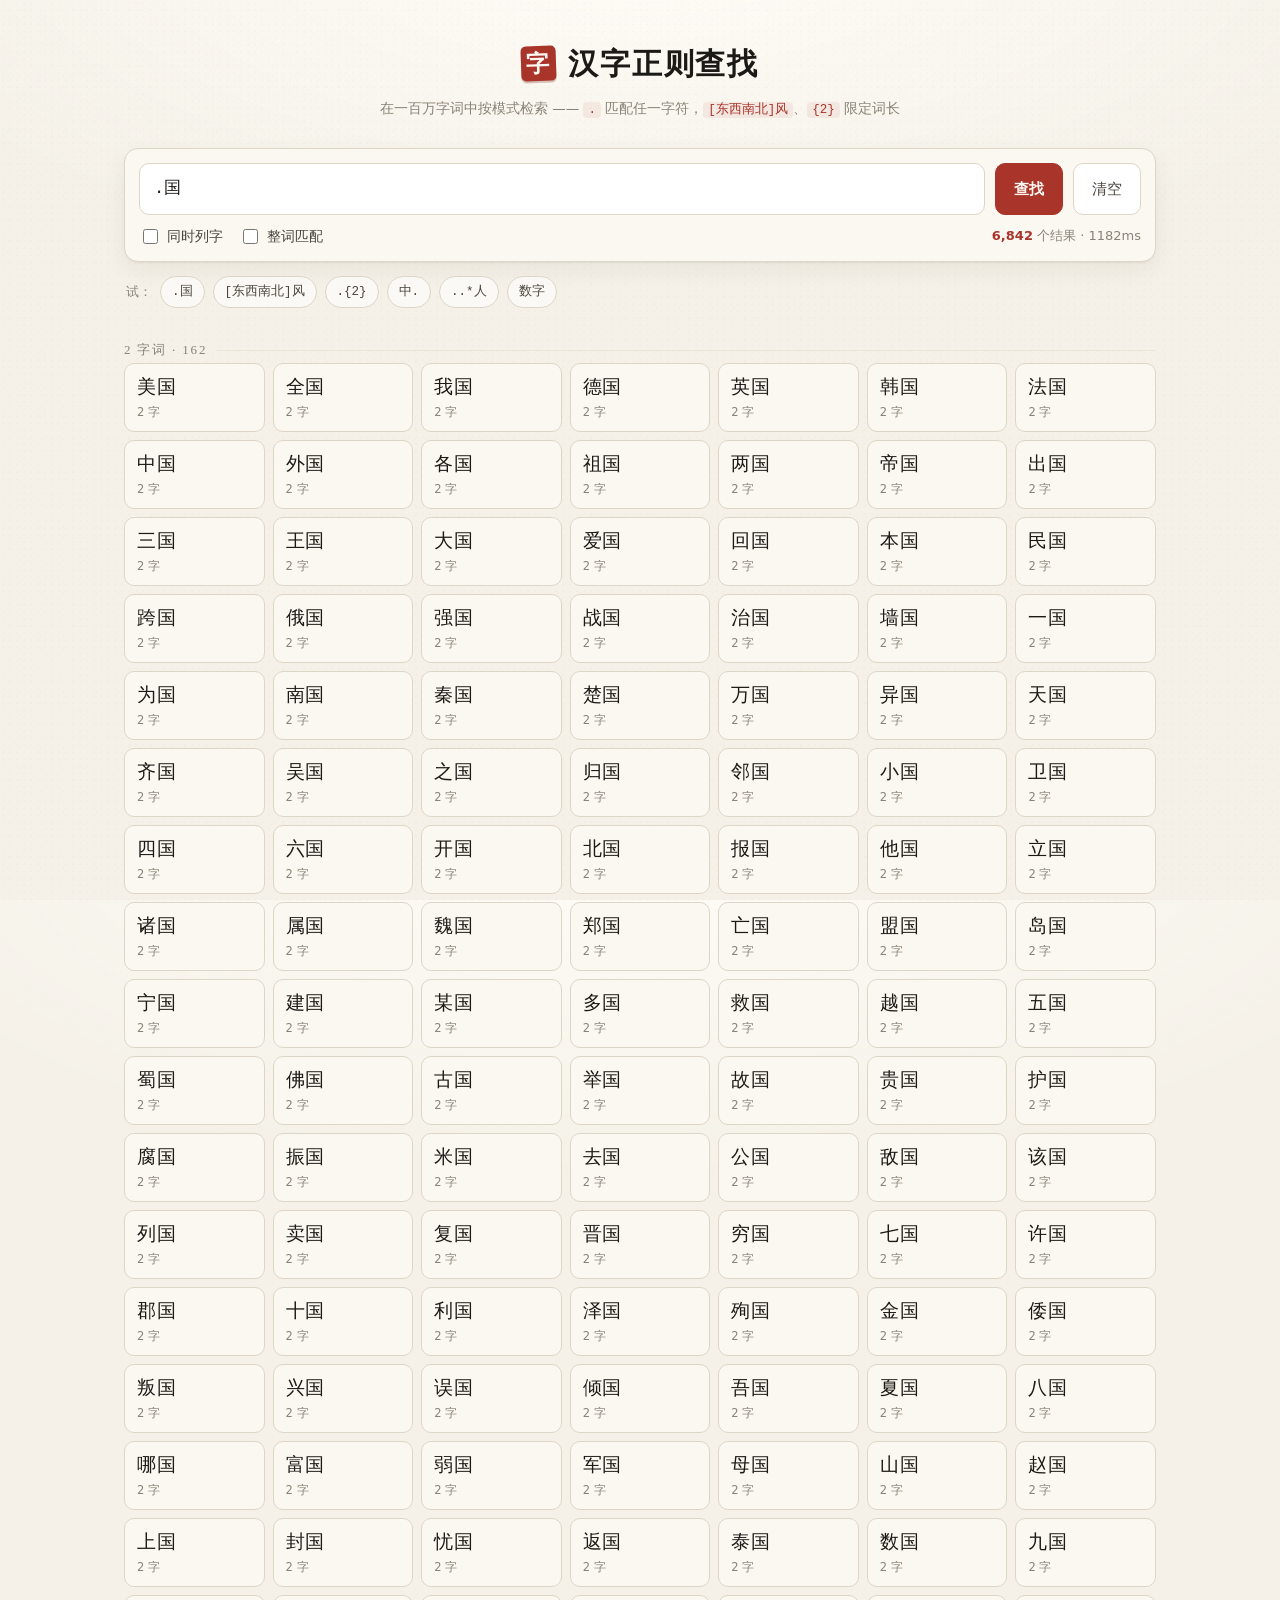
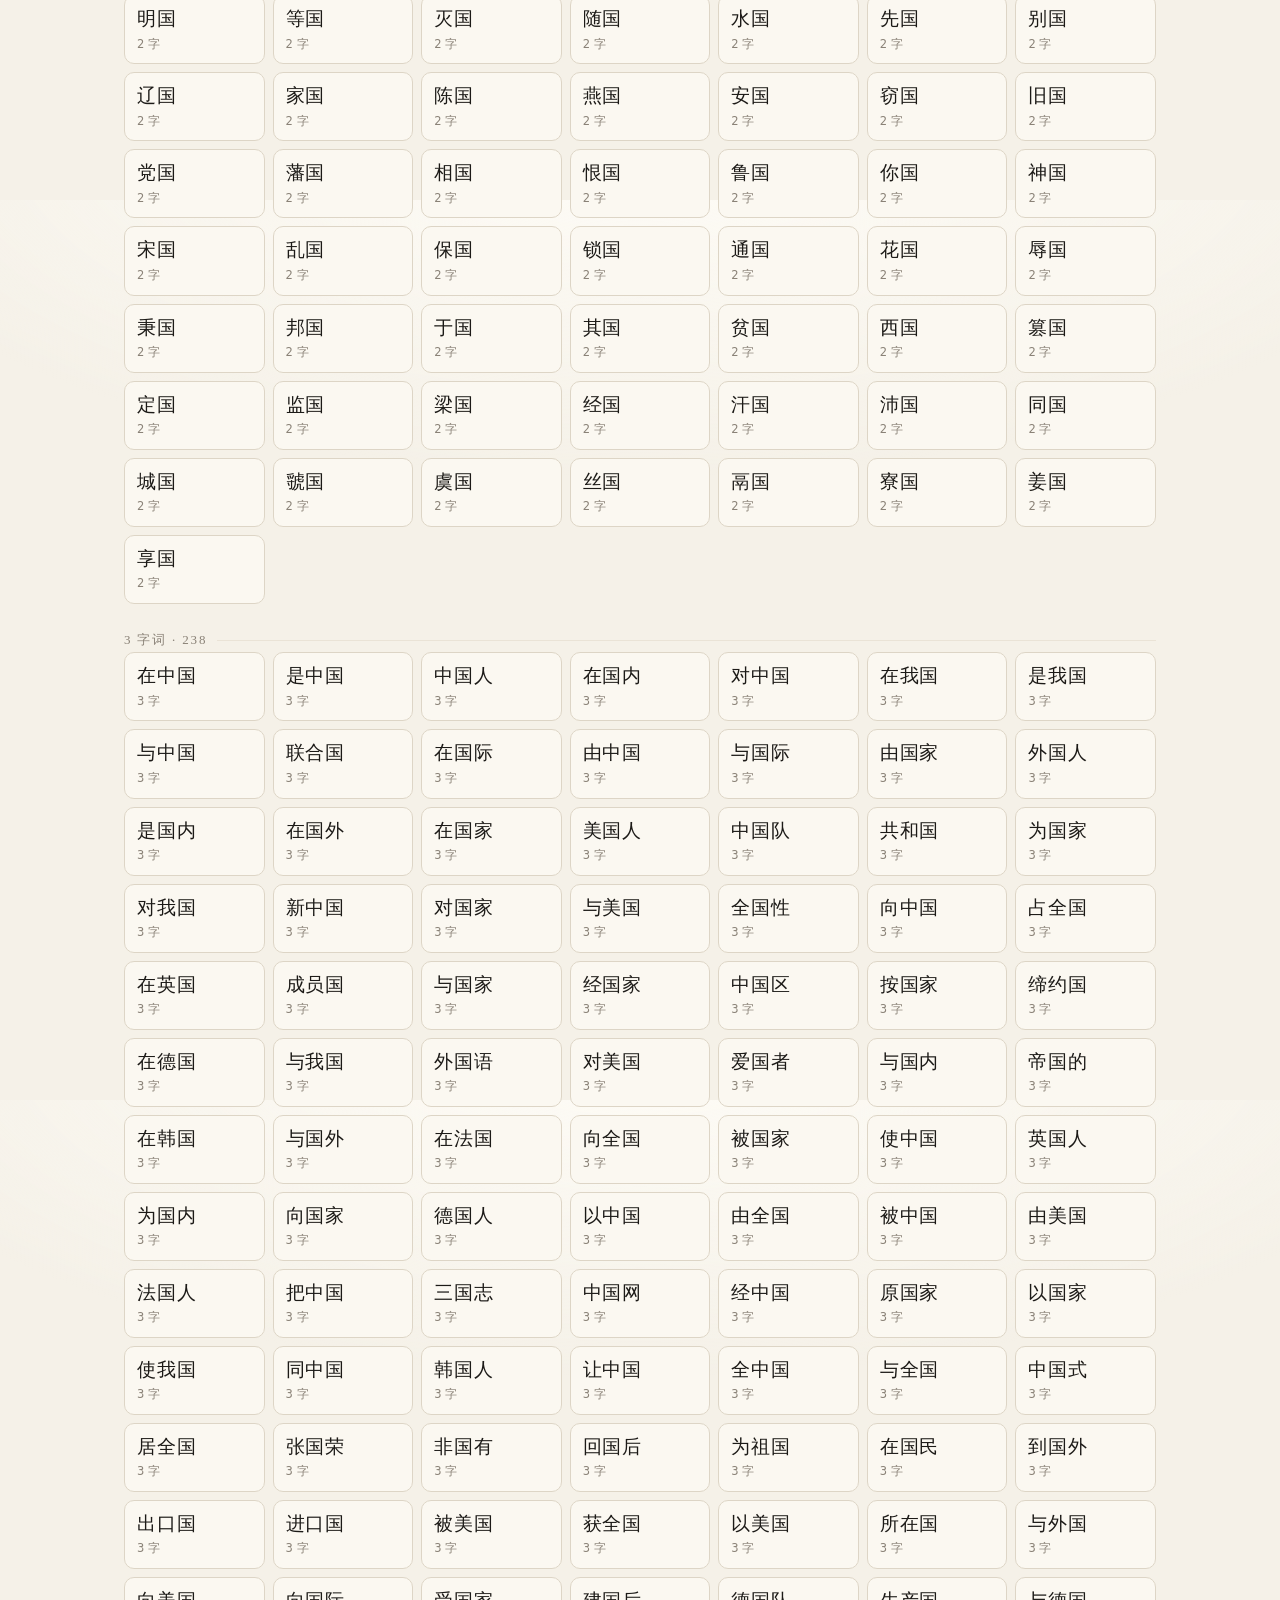
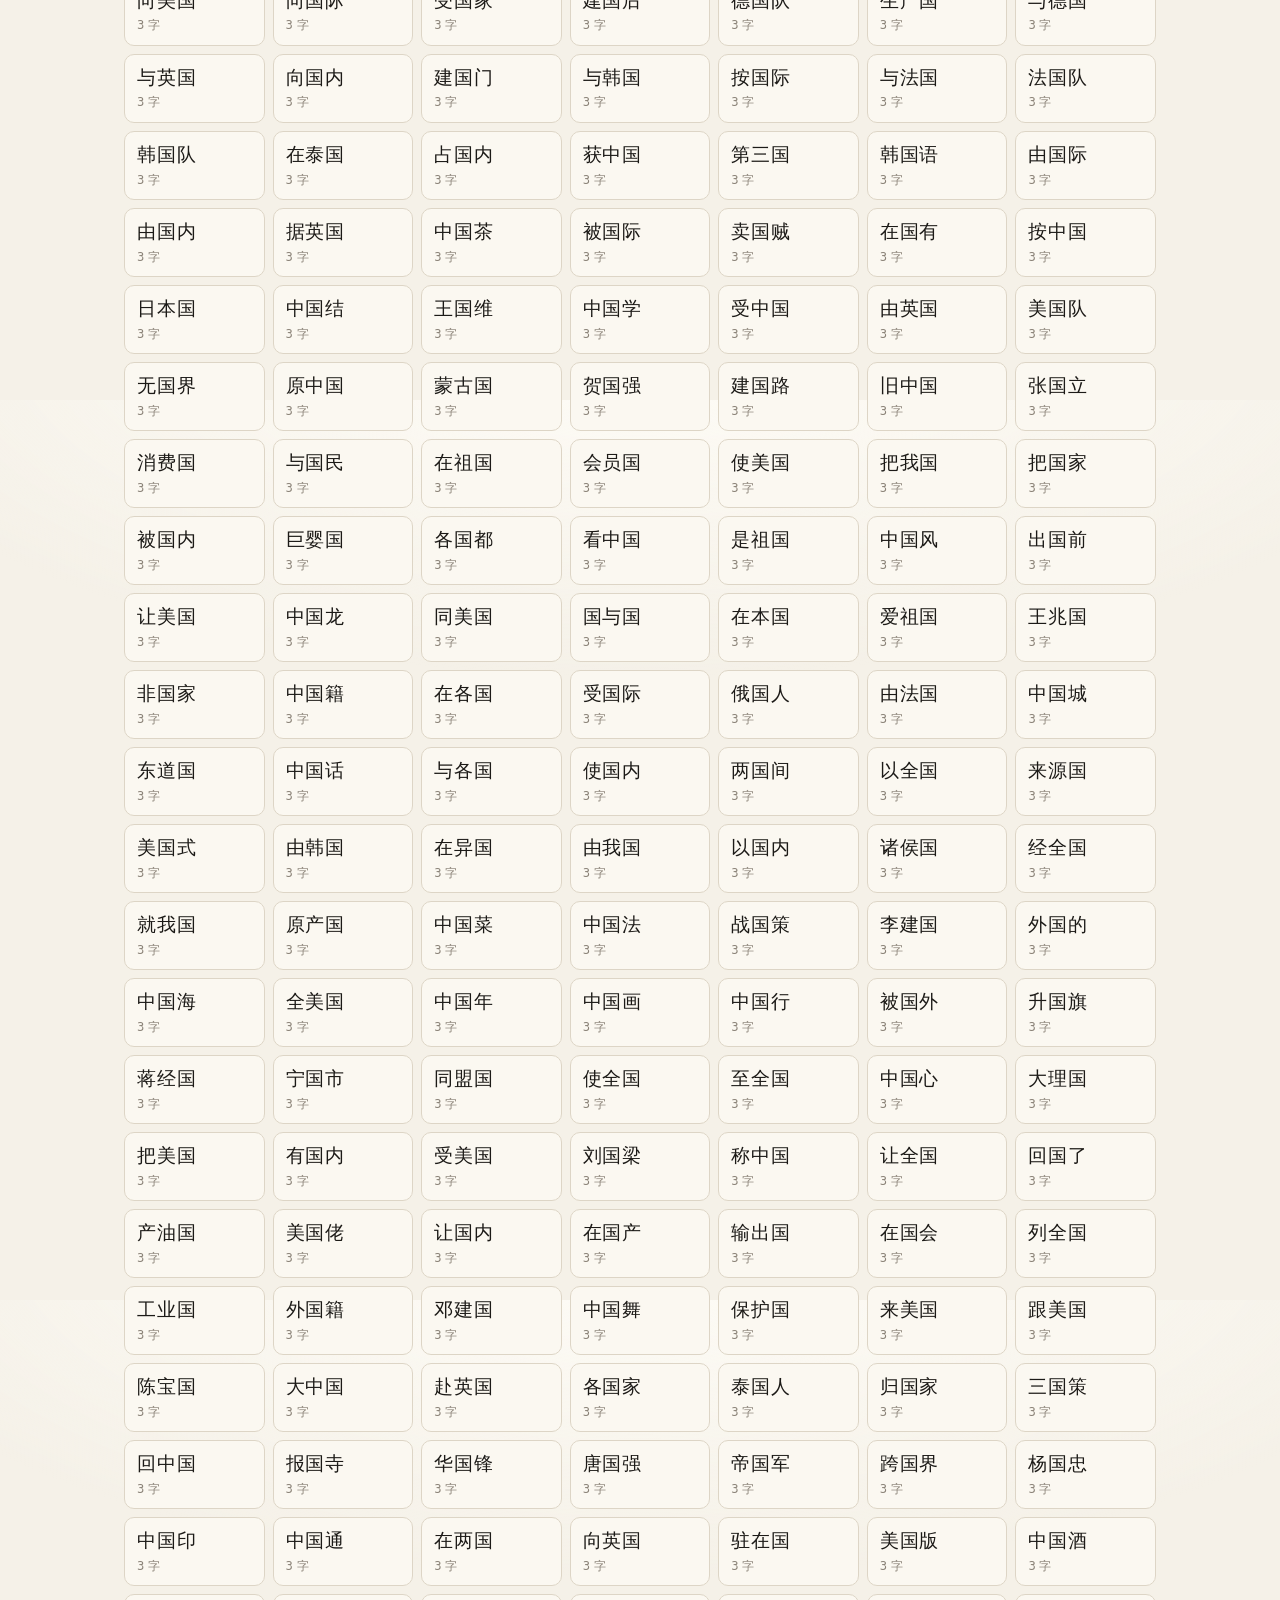
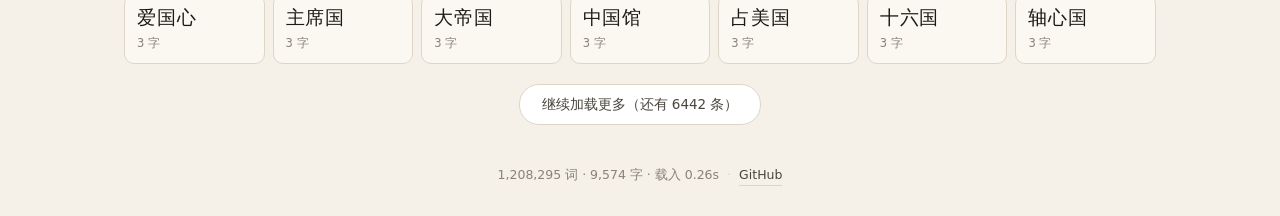
==== index.html @ 77dd92ae "refactor: 站点提到仓库根目录, 以支持 GitHub Pages Pages 从仓库根提供服务, 原先 index.html 在 web/ 子目录导致首页 404。 将站点内容移到根级:  " ====
<!DOCTYPE html>
<html lang="zh-CN">
<head>
<meta charset="utf-8">
<meta name="viewport" content="width=device-width, initial-scale=1, viewport-fit=cover">
<title>汉字正则查找 · 字词</title>
<link rel="stylesheet" href="css/app.css">
</head>
<body>
<div class="grain" aria-hidden="true"></div>

<header class="top">
  <h1><span class="seal">字</span>汉字正则查找</h1>
  <p class="tagline">在一百万字词中按模式检索 —— <code>.</code> 匹配任一字符，<code>[东西南北]风</code>、<code>{2}</code> 限定词长</p>
</header>

<main class="wrap">
  <section class="searchbox">
    <div class="field">
      <input id="q" type="text" autocomplete="off" spellcheck="false"
             placeholder="输入模式，例如   .国   或   [东西南北]风   或   .{2}">
      <button id="go" class="primary" title="搜索 (Enter)">查找</button>
      <button id="clear" title="清空 (Esc)">清空</button>
    </div>
    <div class="controls">
      <label class="chk"><input type="checkbox" id="withChars"> 同时列字</label>
      <label class="chk"><input type="checkbox" id="anchored"> 整词匹配</label>
      <span class="grow"></span>
      <span id="stat" class="stat">待输入</span>
    </div>
    <div id="err" class="err" hidden></div>
  </section>

  <section class="quick">
    <span class="quick-label">试：</span>
    <button class="chip" data-q=".国">.国</button>
    <button class="chip" data-q="[东西南北]风">[东西南北]风</button>
    <button class="chip" data-q=".{2}">.{2}</button>
    <button class="chip" data-q="中.">中.</button>
    <button class="chip" data-q="..*人">..*人</button>
    <button class="chip" data-q="[一二三四五六七八九十]{1}">数字</button>
  </section>

  <section id="results" class="results"></section>
  <div id="more" class="more" hidden>
    <button id="moreBtn">继续加载更多</button>
  </div>
  <div id="empty" class="empty" hidden>没有匹配的字词</div>
</main>

<footer class="foot">
  <span id="dataset">数据集加载中…</span>
  <span class="sep">·</span>
  <a href="https://github.com/Dstty/nutri-zh" id="repoLink">GitHub</a>
</footer>

<script type="module" src="js/app.js"></script>
</body>
</html>
---- css/app.css ----
/* 汉字正则查找 —— 样式
   视觉方向: 纸墨。米色纸面 + 墨色文字 + 朱砂强调, 衬线标题, 极轻颗粒纹理。 */

:root {
  --paper: #f5f1e8;
  --paper-2: #fbf8f1;
  --ink: #1c1a17;
  --ink-2: #4a453d;
  --ink-3: #8a8277;
  --rule: #ddd5c6;
  --rule-2: #eae3d6;
  --seal: #a8342a;
  --seal-soft: #c9564a;
  --jade: #2f6b5e;
  --shadow: 0 1px 2px rgba(40,34,24,.06), 0 8px 24px rgba(40,34,24,.06);
  --serif: "Songti SC", "SimSun", "Source Han Serif SC", "Noto Serif CJK SC", Georgia, serif;
  --sans: "PingFang SC", "Hiragino Sans GB", "Microsoft YaHei", system-ui, sans-serif;
  --mono: "SF Mono", "Cascadia Mono", Consolas, "Courier New", monospace;
}

* { box-sizing: border-box; }

html, body { height: 100%; }

body {
  margin: 0;
  background:
    radial-gradient(1200px 500px at 50% -8%, #fffdf8 0%, transparent 70%),
    var(--paper);
  color: var(--ink);
  font: 15px/1.6 var(--sans);
  -webkit-font-smoothing: antialiased;
  display: flex;
  flex-direction: column;
  min-height: 100%;
}

/* 极轻的纸面颗粒, 纯 CSS, 不依赖外部图片 */
.grain {
  position: fixed; inset: 0; pointer-events: none; z-index: 0; opacity: .5;
  background-image:
    radial-gradient(rgba(120,105,80,.055) 1px, transparent 1px),
    radial-gradient(rgba(120,105,80,.04) 1px, transparent 1px);
  background-size: 7px 7px, 11px 11px;
  background-position: 0 0, 3px 5px;
}

.top {
  position: relative; z-index: 1;
  padding: 40px 24px 8px;
  text-align: center;
}

h1 {
  font-family: var(--serif);
  font-size: clamp(22px, 3.4vw, 30px);
  font-weight: 600;
  letter-spacing: .06em;
  margin: 0 0 10px;
  display: inline-flex; align-items: center; gap: 12px;
}

.seal {
  display: inline-grid; place-items: center;
  width: 1.5em; height: 1.5em;
  background: var(--seal); color: #fff8f2;
  border-radius: 5px;
  font-size: .78em; font-weight: 700;
  box-shadow: 0 2px 0 rgba(120,40,30,.28);
  transform: rotate(-2deg);
}

.tagline {
  margin: 0;
  color: var(--ink-3);
  font-size: 13.5px;
}

.tagline code {
  font-family: var(--mono);
  font-size: 12.5px;
  background: rgba(168,52,42,.07);
  color: var(--seal);
  padding: 1px 5px; border-radius: 4px;
}

.wrap {
  position: relative; z-index: 1;
  width: min(1080px, 100%);
  margin: 0 auto;
  padding: 20px 24px 8px;
  flex: 1;
}

/* ---------- 搜索框 ---------- */

.searchbox {
  background: var(--paper-2);
  border: 1px solid var(--rule);
  border-radius: 14px;
  padding: 14px;
  box-shadow: var(--shadow);
}

.field { display: flex; gap: 10px; }

#q {
  flex: 1; min-width: 0;
  font: 17px/1.5 var(--mono);
  padding: 12px 14px;
  color: var(--ink);
  background: #fff;
  border: 1.5px solid var(--rule);
  border-radius: 10px;
  outline: none;
  transition: border-color .15s, box-shadow .15s;
}
#q:focus { border-color: var(--seal-soft); box-shadow: 0 0 0 3px rgba(168,52,42,.1); }
#q::placeholder { color: #b3ab9d; }

button {
  font: inherit;
  padding: 12px 18px;
  border-radius: 10px;
  border: 1.5px solid var(--rule);
  background: #fff;
  color: var(--ink-2);
  cursor: pointer;
  transition: .14s;
  white-space: nowrap;
}
button:hover { border-color: var(--ink-3); color: var(--ink); }
button:active { transform: translateY(1px); }

button.primary {
  background: var(--seal); border-color: var(--seal); color: #fff8f2;
  font-weight: 600;
}
button.primary:hover { background: var(--seal-soft); border-color: var(--seal-soft); color: #fff; }

.controls {
  display: flex; align-items: center; gap: 16px;
  margin-top: 11px; flex-wrap: wrap;
}

.chk {
  display: inline-flex; align-items: center; gap: 6px;
  font-size: 13.5px; color: var(--ink-2); cursor: pointer;
  user-select: none;
}
.chk input { accent-color: var(--seal); width: 15px; height: 15px; cursor: pointer; }

.grow { flex: 1; }

.stat {
  font-size: 13px; color: var(--ink-3);
  font-variant-numeric: tabular-nums;
}
.stat b { color: var(--seal); font-weight: 700; }
.stat .dim { color: var(--ink-3); }

.err {
  margin-top: 10px; padding: 9px 12px;
  background: rgba(168,52,42,.07);
  border-left: 3px solid var(--seal);
  border-radius: 0 8px 8px 0;
  color: #8a2a22; font-size: 13.5px;
  font-family: var(--mono);
}

/* ---------- 快捷示例 ---------- */

.quick {
  display: flex; align-items: center; gap: 8px; flex-wrap: wrap;
  margin: 14px 2px 4px;
}
.quick-label { font-size: 13px; color: var(--ink-3); }

.chip {
  font-family: var(--mono); font-size: 12.5px;
  padding: 5px 11px; border-radius: 20px;
  border: 1px solid var(--rule);
  background: rgba(255,255,255,.6);
  color: var(--ink-2);
}
.chip:hover { border-color: var(--seal-soft); color: var(--seal); background: #fff; }

/* ---------- 结果 ---------- */

.results {
  margin-top: 18px;
  display: grid;
  gap: 12px;
}

.group-title {
  font-family: var(--serif);
  font-size: 13px;
  color: var(--ink-3);
  letter-spacing: .14em;
  margin: 14px 0 2px;
  display: flex; align-items: center; gap: 10px;
}
.group-title::after {
  content: ""; flex: 1; height: 1px; background: var(--rule-2);
}

.cards {
  display: grid;
  grid-template-columns: repeat(auto-fill, minmax(132px, 1fr));
  gap: 8px;
}

.card {
  position: relative;
  background: var(--paper-2);
  border: 1px solid var(--rule);
  border-radius: 10px;
  padding: 10px 12px;
  cursor: pointer;
  transition: .14s;
  overflow: hidden;
}
.card:hover {
  border-color: var(--seal-soft);
  transform: translateY(-1px);
  box-shadow: 0 3px 10px rgba(120,60,45,.1);
}
.card:active { transform: translateY(0); }

.card .w {
  font-family: var(--serif);
  font-size: 19px;
  letter-spacing: .04em;
  color: var(--ink);
  word-break: break-all;
  line-height: 1.35;
}
.card .w .hl { color: var(--seal); }

.card .meta {
  margin-top: 3px;
  font-size: 11.5px;
  color: var(--ink-3);
  font-variant-numeric: tabular-nums;
}

.card.copied { border-color: var(--jade); }
.card.copied::after {
  content: "已复制";
  position: absolute; inset: auto 0 0 0;
  background: var(--jade); color: #fff;
  font-size: 10.5px; text-align: center; padding: 1px 0;
}

/* 字卡(带笔画) */
.card.char .w { font-size: 24px; }
.card.char .strokes {
  margin-top: 5px; font-size: 11px; color: var(--ink-3);
  display: flex; flex-wrap: wrap; gap: 3px;
}
.card.char .strokes span {
  background: rgba(168,52,42,.07);
  color: var(--seal);
  padding: 0 5px; border-radius: 3px;
  font-family: var(--sans);
}

.more { text-align: center; margin: 20px 0 10px; }
.more button { font-size: 13.5px; padding: 9px 22px; border-radius: 20px; }

.empty {
  text-align: center; color: var(--ink-3);
  padding: 40px 0; font-size: 14px;
}

.foot {
  position: relative; z-index: 1;
  text-align: center; color: var(--ink-3);
  font-size: 12.5px;
  padding: 22px 24px 30px;
  display: flex; justify-content: center; gap: 8px; flex-wrap: wrap;
}
.foot a { color: var(--ink-2); text-decoration: none; border-bottom: 1px solid var(--rule); }
.foot a:hover { color: var(--seal); border-color: var(--seal-soft); }
.foot .sep { color: var(--rule); }

/* 加载中脉冲 */
@keyframes pulse { 0%,100% { opacity: .45; } 50% { opacity: 1; } }
.loading { animation: pulse 1.1s ease-in-out infinite; }

@media (max-width: 620px) {
  .top { padding: 26px 16px 4px; }
  .wrap { padding: 14px 16px 4px; }
  .field { flex-wrap: wrap; }
  #q { flex-basis: 100%; font-size: 16px; }
  button { flex: 1; padding: 11px 10px; }
  .cards { grid-template-columns: repeat(auto-fill, minmax(104px, 1fr)); }
  .card .w { font-size: 17px; }
}
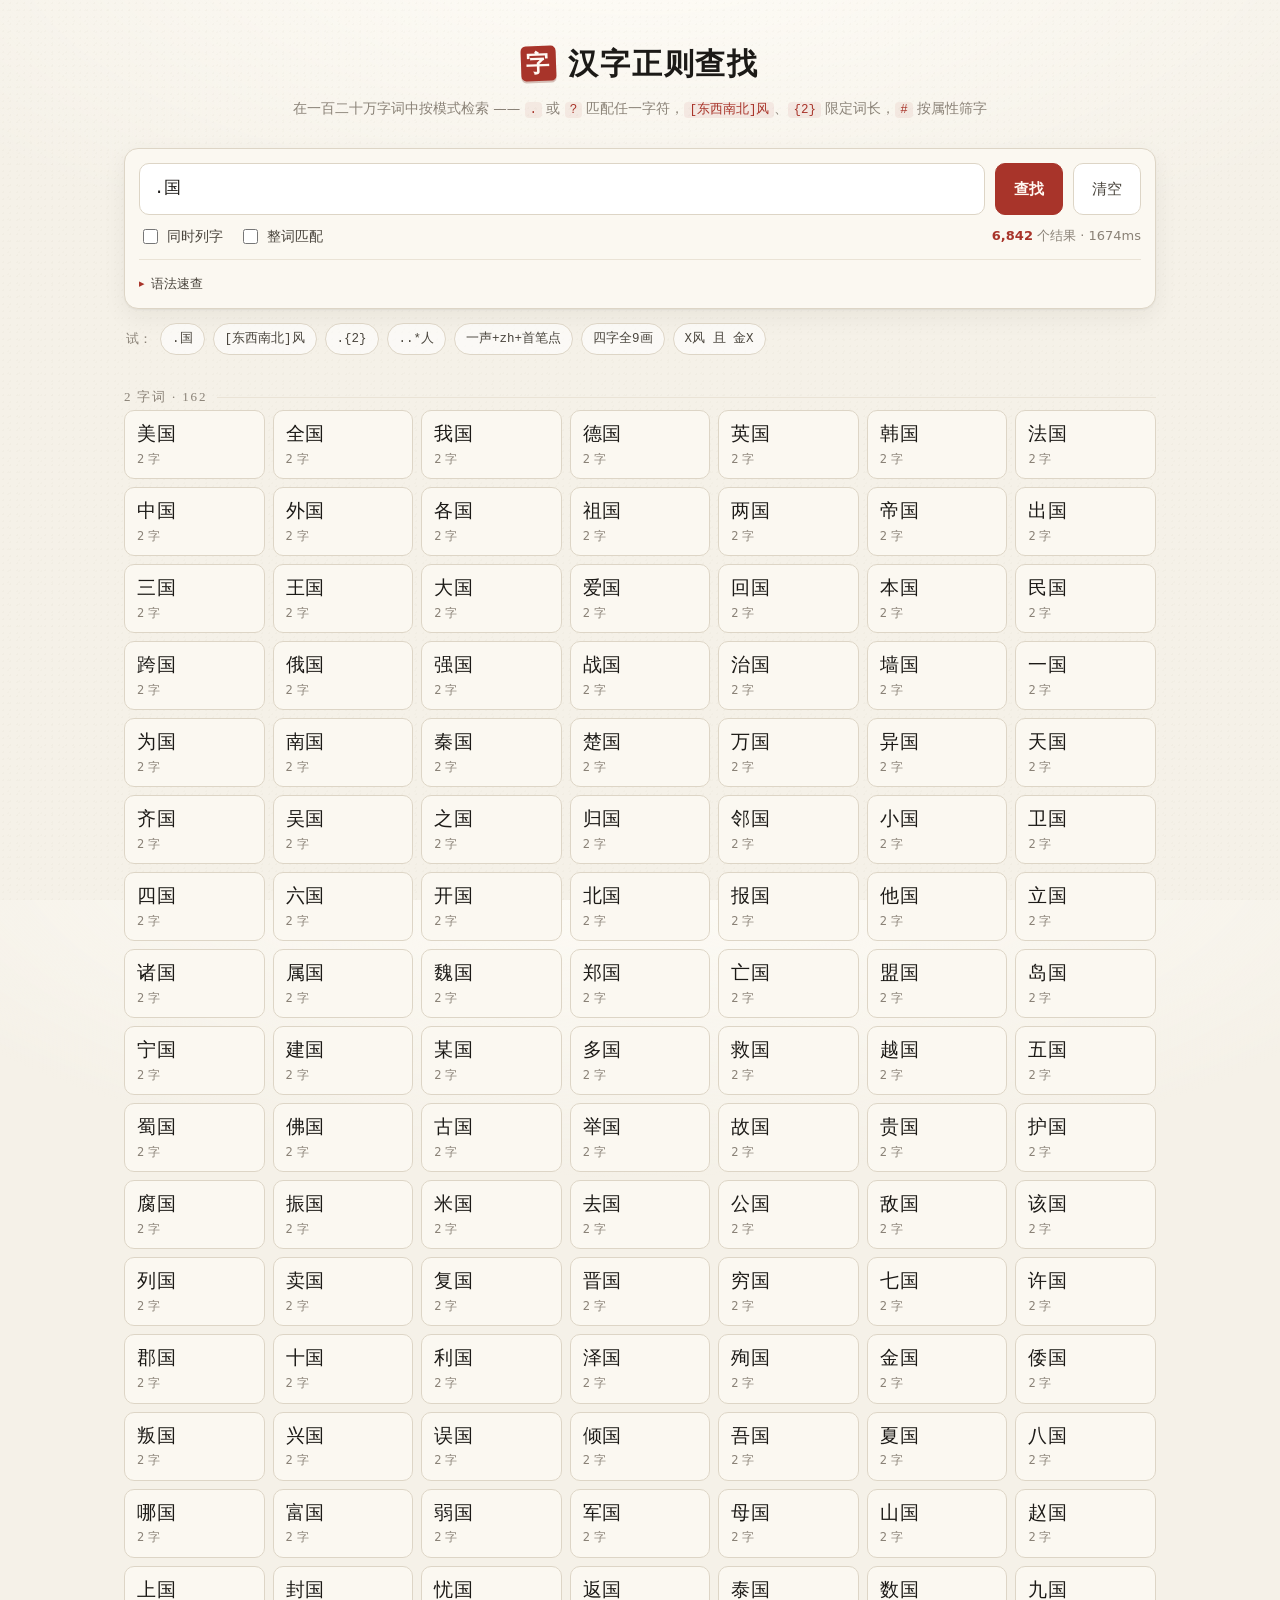
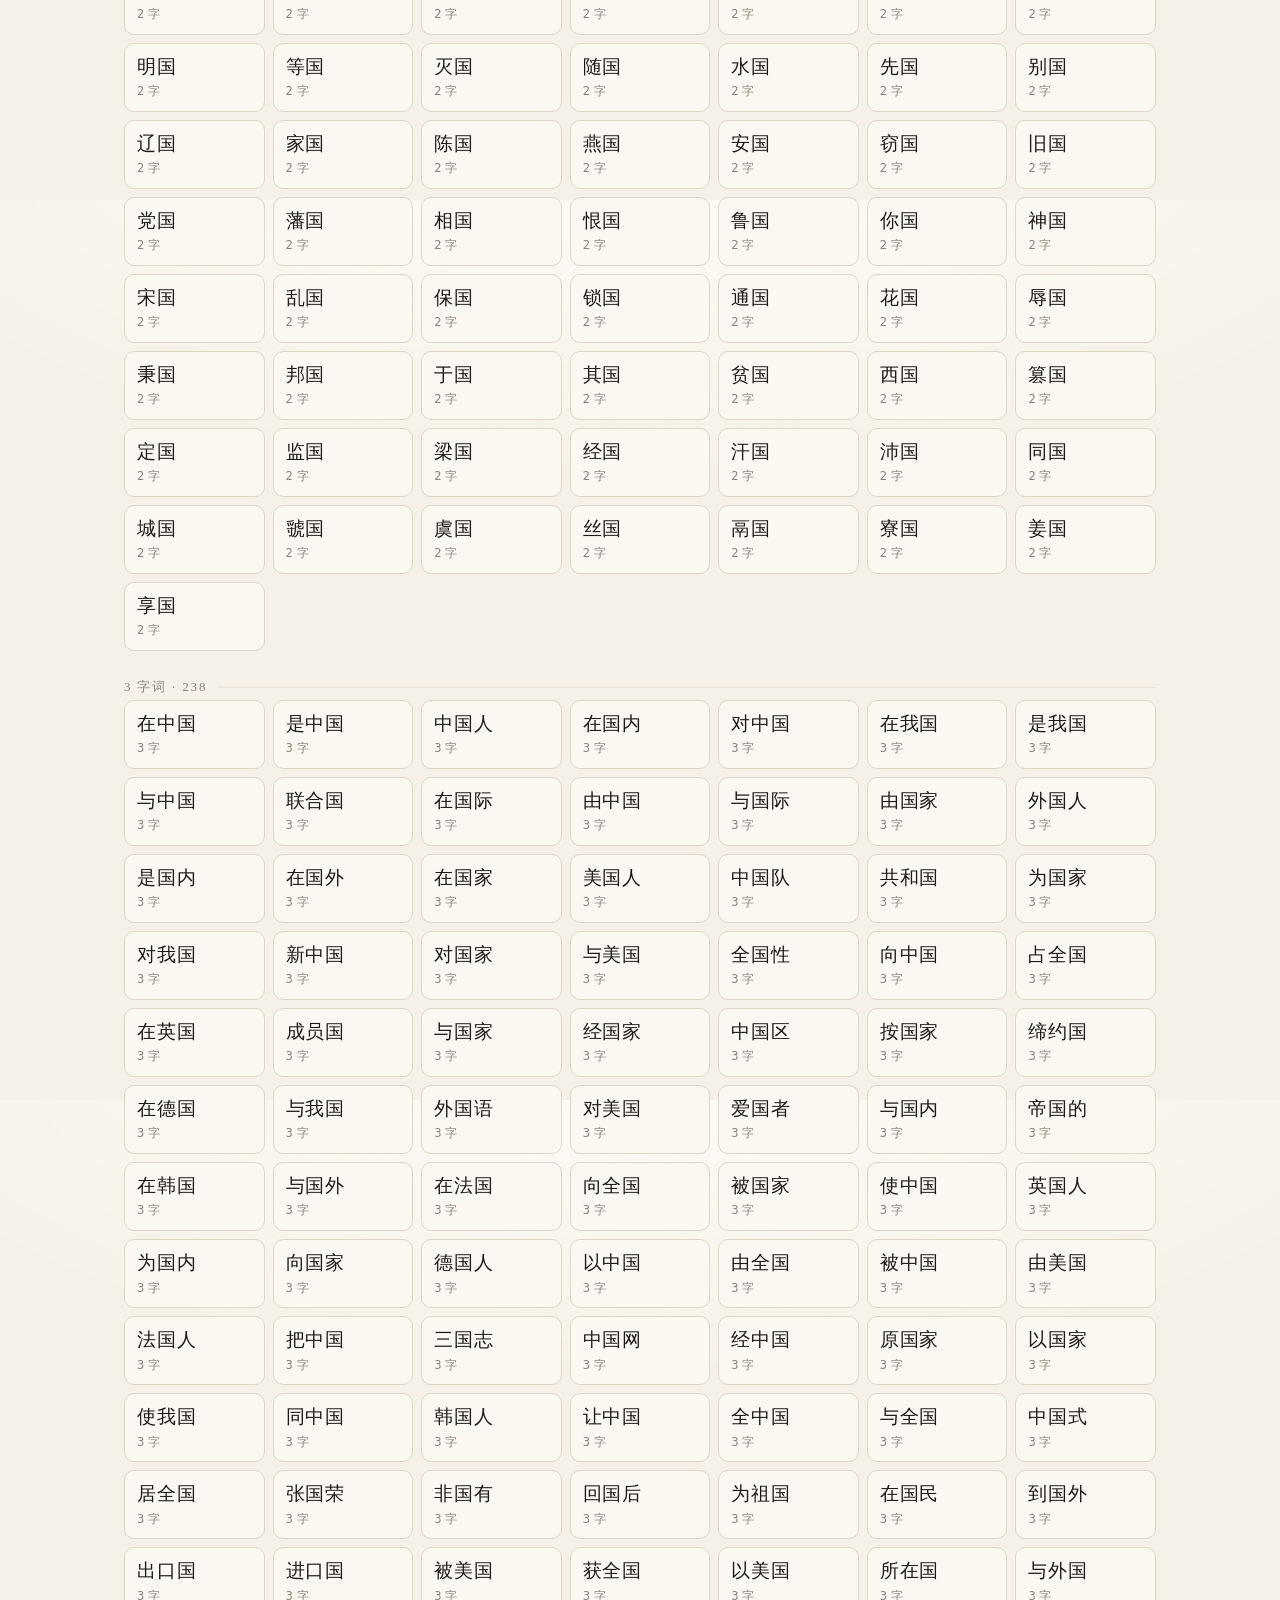
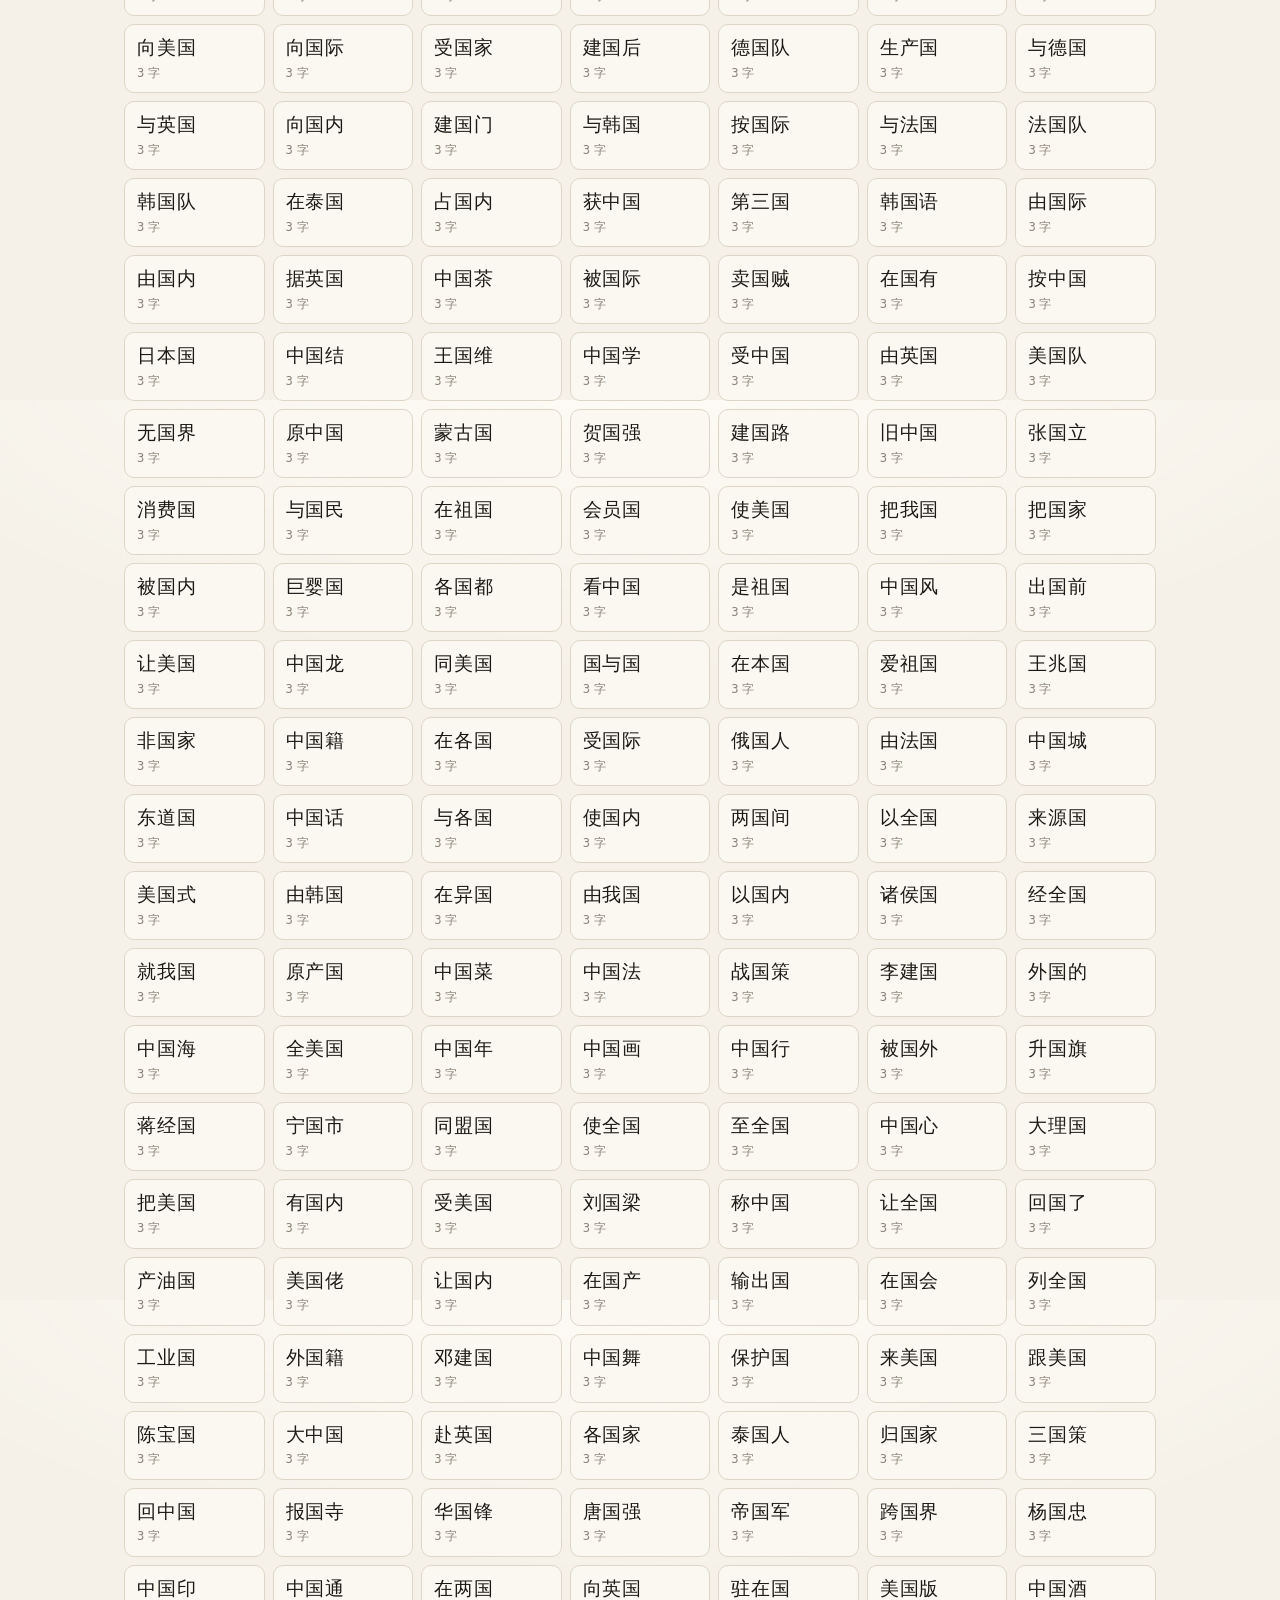
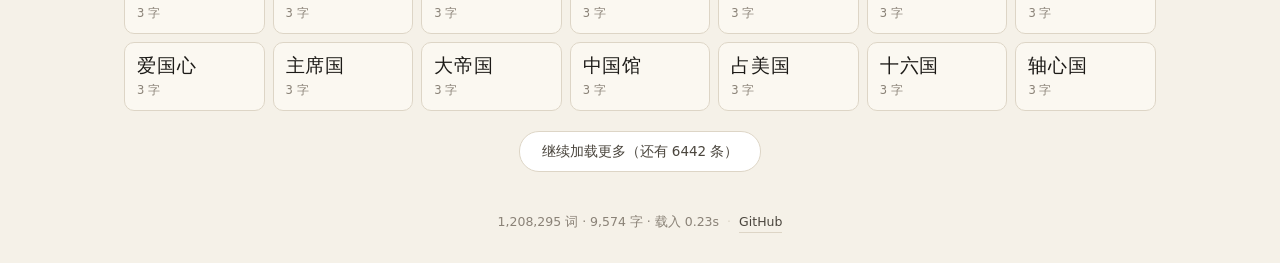
==== commit 305c3199: "feat: 属性筛字、词内字集限定、取字与交集 新增三类查询能力: - #属性      按笔画数/起笔/声母/声调/韵母筛字, 逗号并列即同时满足 - [#属性]{n} 把字集当字符用于词模式, 如" ====
--- a/index.html
+++ b/index.html
@@ -11,14 +11,14 @@
 
 <header class="top">
   <h1><span class="seal">字</span>汉字正则查找</h1>
-  <p class="tagline">在一百万字词中按模式检索 —— <code>.</code> 匹配任一字符，<code>[东西南北]风</code>、<code>{2}</code> 限定词长</p>
+  <p class="tagline">在一百二十万字词中按模式检索 —— <code>.</code> 或 <code>?</code> 匹配任一字符，<code>[东西南北]风</code>、<code>{2}</code> 限定词长，<code>#</code> 按属性筛字</p>
 </header>
 
 <main class="wrap">
   <section class="searchbox">
     <div class="field">
       <input id="q" type="text" autocomplete="off" spellcheck="false"
-             placeholder="输入模式，例如   .国   或   [东西南北]风   或   .{2}">
+             placeholder="输入模式，例如   .国   或   [东西南北]风   或   #声调1,声母zh,首笔点">
       <button id="go" class="primary" title="搜索 (Enter)">查找</button>
       <button id="clear" title="清空 (Esc)">清空</button>
     </div>
@@ -29,6 +29,45 @@
       <span id="stat" class="stat">待输入</span>
     </div>
     <div id="err" class="err" hidden></div>
+
+    <details class="syntax">
+      <summary>语法速查</summary>
+      <div class="syntax-body">
+        <div class="syntax-col">
+          <h4>字符与模式</h4>
+          <ul>
+            <li><code>.</code> 或 <code>?</code> — 任一字符</li>
+            <li><code>[东西南北]</code> — 字符类</li>
+            <li><code>[^东]</code> — 排除类</li>
+            <li><code>[一-五]</code> — 范围</li>
+            <li><code>X*</code> <code>X+</code> <code>X{2,4}</code> — 重复</li>
+            <li><code>(中|国)</code> — 分组或</li>
+            <li><code>{2}</code> — 只要二字词</li>
+            <li><code>^中</code> <code>国$</code> — 首/尾锚定</li>
+          </ul>
+        </div>
+        <div class="syntax-col">
+          <h4>按属性筛字 <code>#</code></h4>
+          <ul>
+            <li><code>#9画</code> / <code>#9-11画</code> — 笔画数</li>
+            <li><code>#首笔点</code> <code>#起笔横</code></li>
+            <li><code>#声母zh</code> <code>#声调1</code> <code>#韵母ong</code></li>
+            <li><code>#拼音zhong</code> — 整音节</li>
+            <li><code>#声调1,声母zh,首笔点</code> — 多条件并列</li>
+          </ul>
+        </div>
+        <div class="syntax-col">
+          <h4>词内限定与取字</h4>
+          <ul>
+            <li><code>[#9画]{4}</code> — 四字词，每字皆 9 画</li>
+            <li><code>[#声母zh]{2}</code> — 二字词皆 zh 声母</li>
+            <li><code>@?风</code> — 交出能组成 X风 的那个字</li>
+            <li><code>@?风&amp;@金?</code> — 同时满足两个条件的字</li>
+            <li><code>&amp;</code> — 交集，两侧条件都要满足</li>
+          </ul>
+        </div>
+      </div>
+    </details>
   </section>
 
   <section class="quick">
@@ -36,9 +75,10 @@
     <button class="chip" data-q=".国">.国</button>
     <button class="chip" data-q="[东西南北]风">[东西南北]风</button>
     <button class="chip" data-q=".{2}">.{2}</button>
-    <button class="chip" data-q="中.">中.</button>
     <button class="chip" data-q="..*人">..*人</button>
-    <button class="chip" data-q="[一二三四五六七八九十]{1}">数字</button>
+    <button class="chip" data-q="#声调1,声母zh,首笔点">一声+zh+首笔点</button>
+    <button class="chip" data-q="[#9画]{4}">四字全9画</button>
+    <button class="chip" data-q="@?风&@金?">X风 且 金X</button>
   </section>
 
   <section id="results" class="results"></section>
--- a/css/app.css
+++ b/css/app.css
@@ -168,6 +168,75 @@
   font-family: var(--mono);
 }
 
+/* ---------- 语法速查 ---------- */
+
+.syntax {
+  margin-top: 12px;
+  border-top: 1px solid var(--rule-2);
+  padding-top: 10px;
+}
+
+.syntax > summary {
+  cursor: pointer;
+  font-size: 13px;
+  color: var(--ink-2);
+  list-style: none;
+  display: inline-flex;
+  align-items: center;
+  gap: 6px;
+  user-select: none;
+}
+.syntax > summary::-webkit-details-marker { display: none; }
+.syntax > summary::before {
+  content: "\25B8";
+  color: var(--seal);
+  font-size: 11px;
+  transition: transform .15s;
+}
+.syntax[open] > summary::before { transform: rotate(90deg); }
+.syntax > summary:hover { color: var(--seal); }
+
+.syntax-body {
+  display: grid;
+  grid-template-columns: repeat(auto-fit, minmax(230px, 1fr));
+  gap: 14px 22px;
+  margin-top: 12px;
+  padding: 12px 14px;
+  background: rgba(168,52,42,.035);
+  border-radius: 10px;
+}
+
+.syntax-col h4 {
+  font-family: var(--serif);
+  font-size: 12.5px;
+  letter-spacing: .1em;
+  color: var(--ink-2);
+  margin: 0 0 7px;
+  font-weight: 600;
+}
+.syntax-col h4 code {
+  font-family: var(--mono);
+  color: var(--seal);
+  font-size: 12px;
+}
+.syntax-col ul { margin: 0; padding: 0; list-style: none; }
+.syntax-col li {
+  font-size: 12.5px;
+  color: var(--ink-2);
+  line-height: 1.75;
+  white-space: nowrap;
+  overflow: hidden;
+  text-overflow: ellipsis;
+}
+.syntax-col li code {
+  font-family: var(--mono);
+  font-size: 11.5px;
+  background: rgba(28,26,23,.055);
+  color: #5a3c33;
+  padding: 0 4px;
+  border-radius: 3px;
+}
+
 /* ---------- 快捷示例 ---------- */
 
 .quick {
